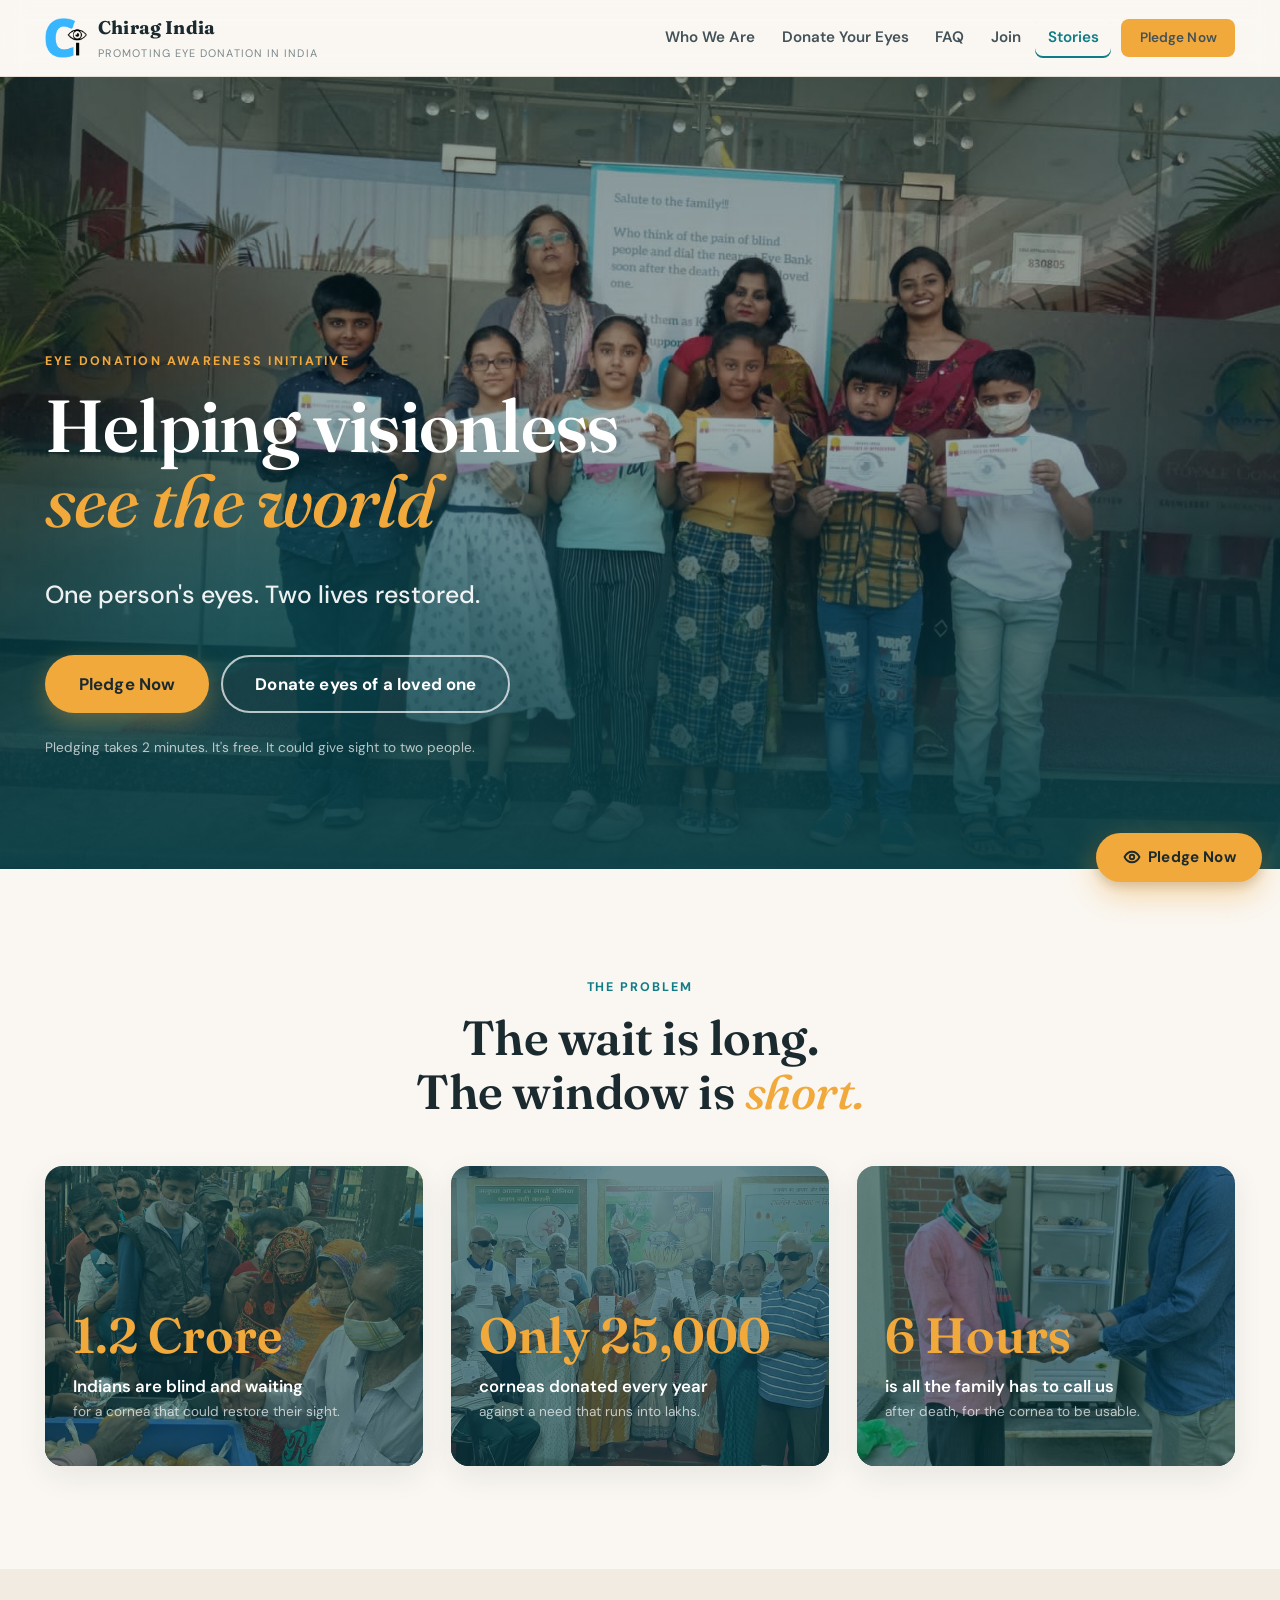
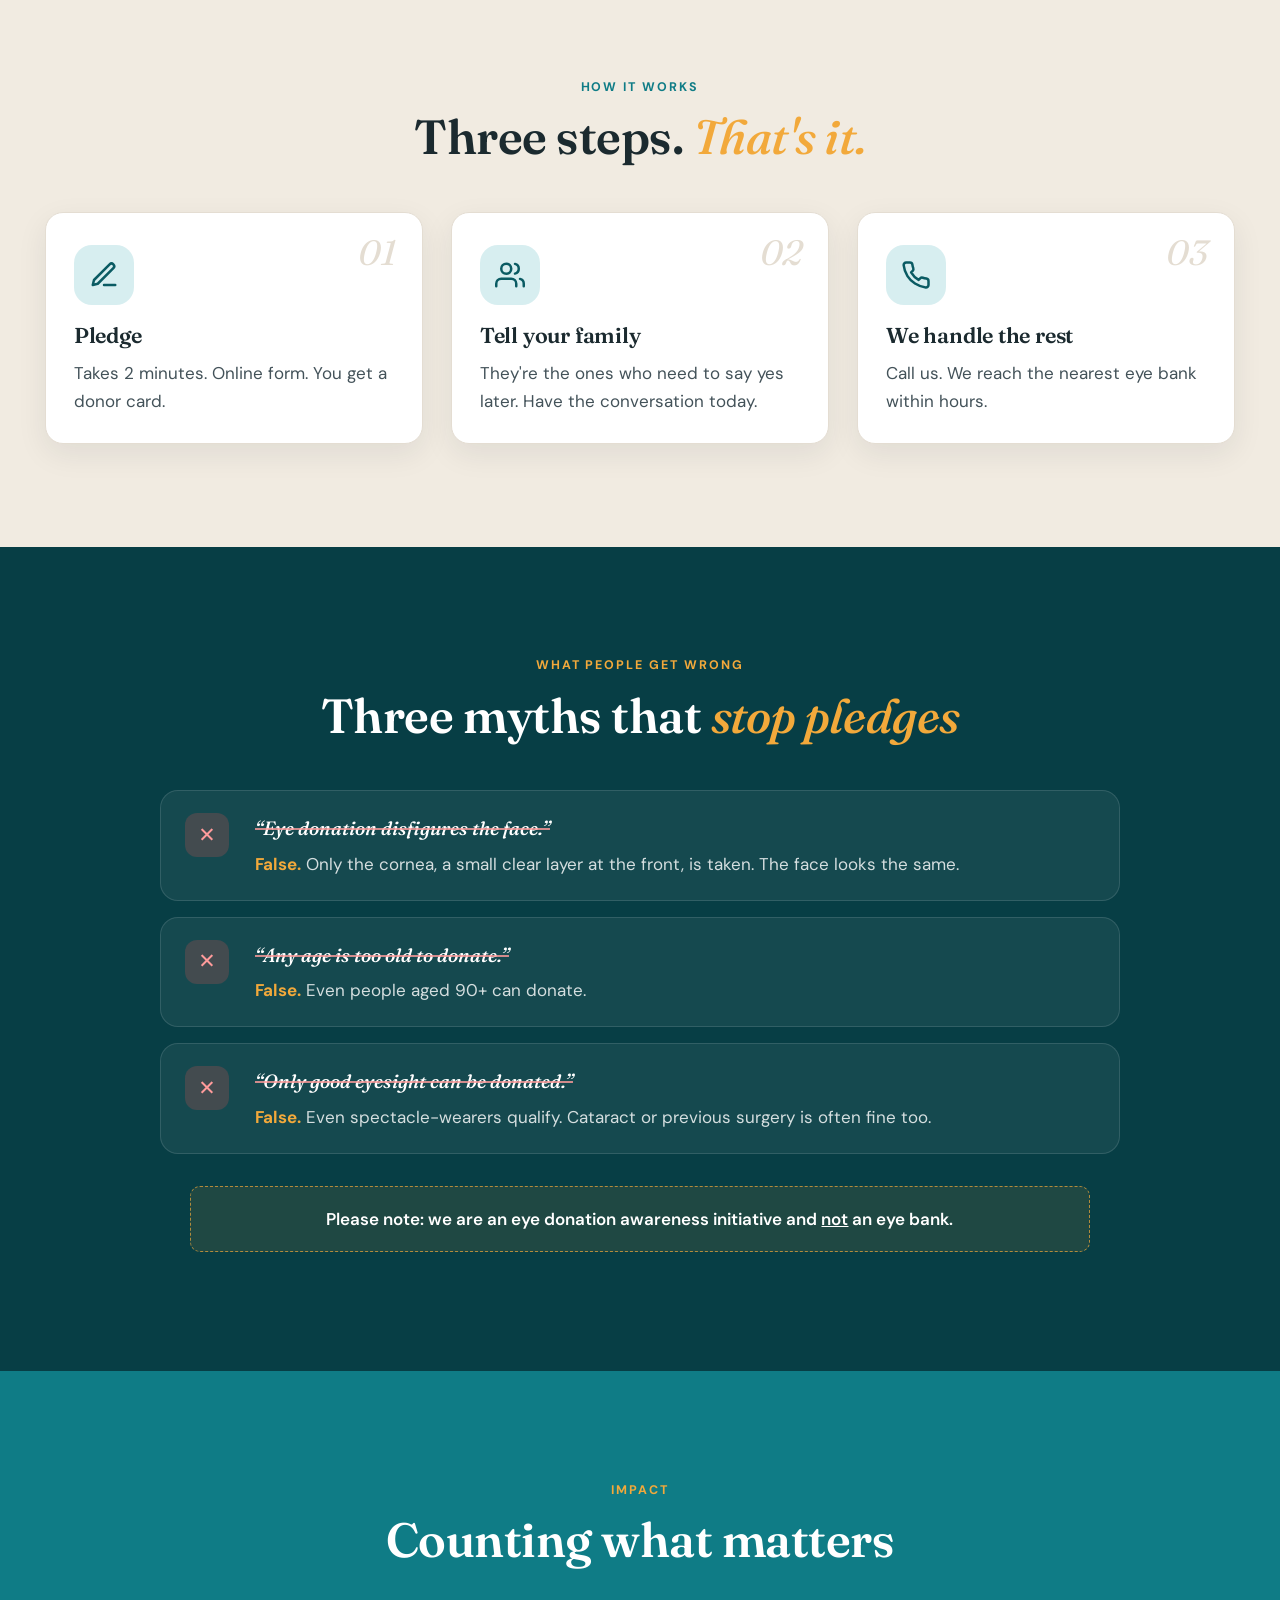
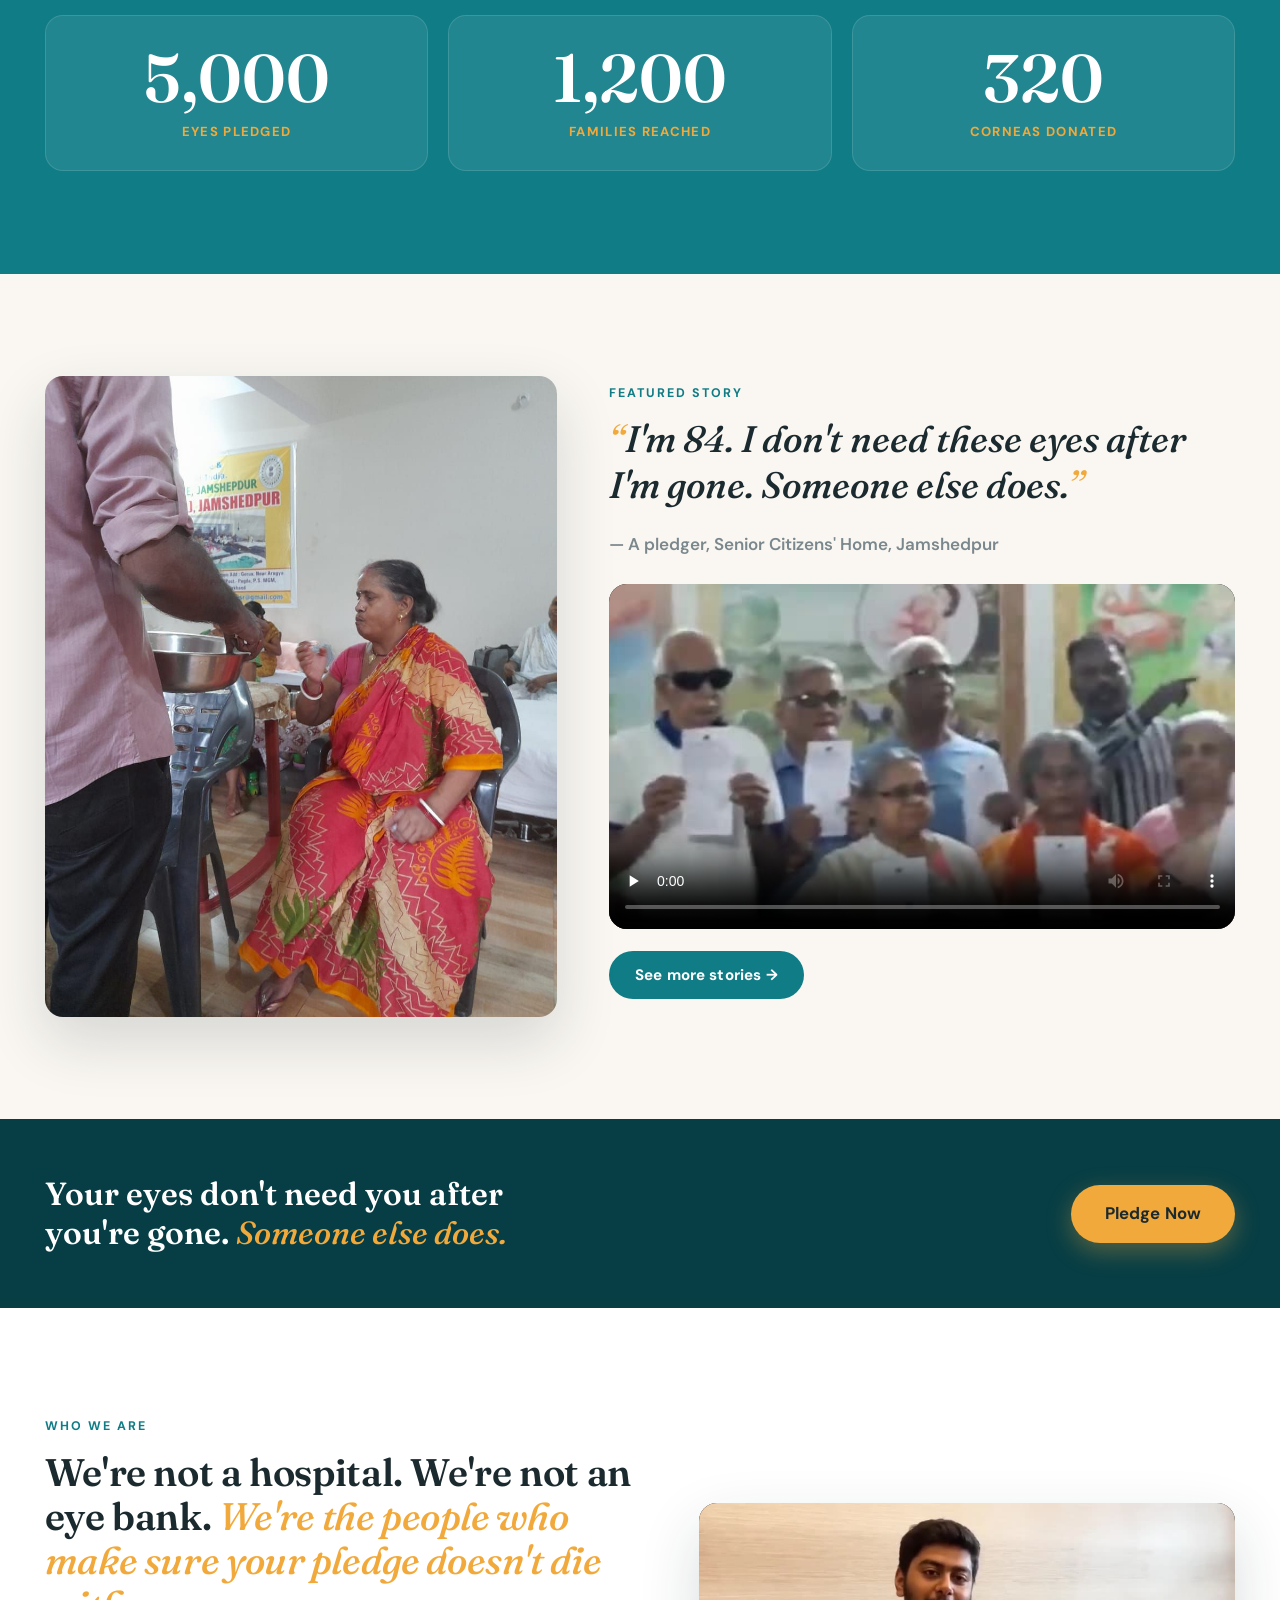
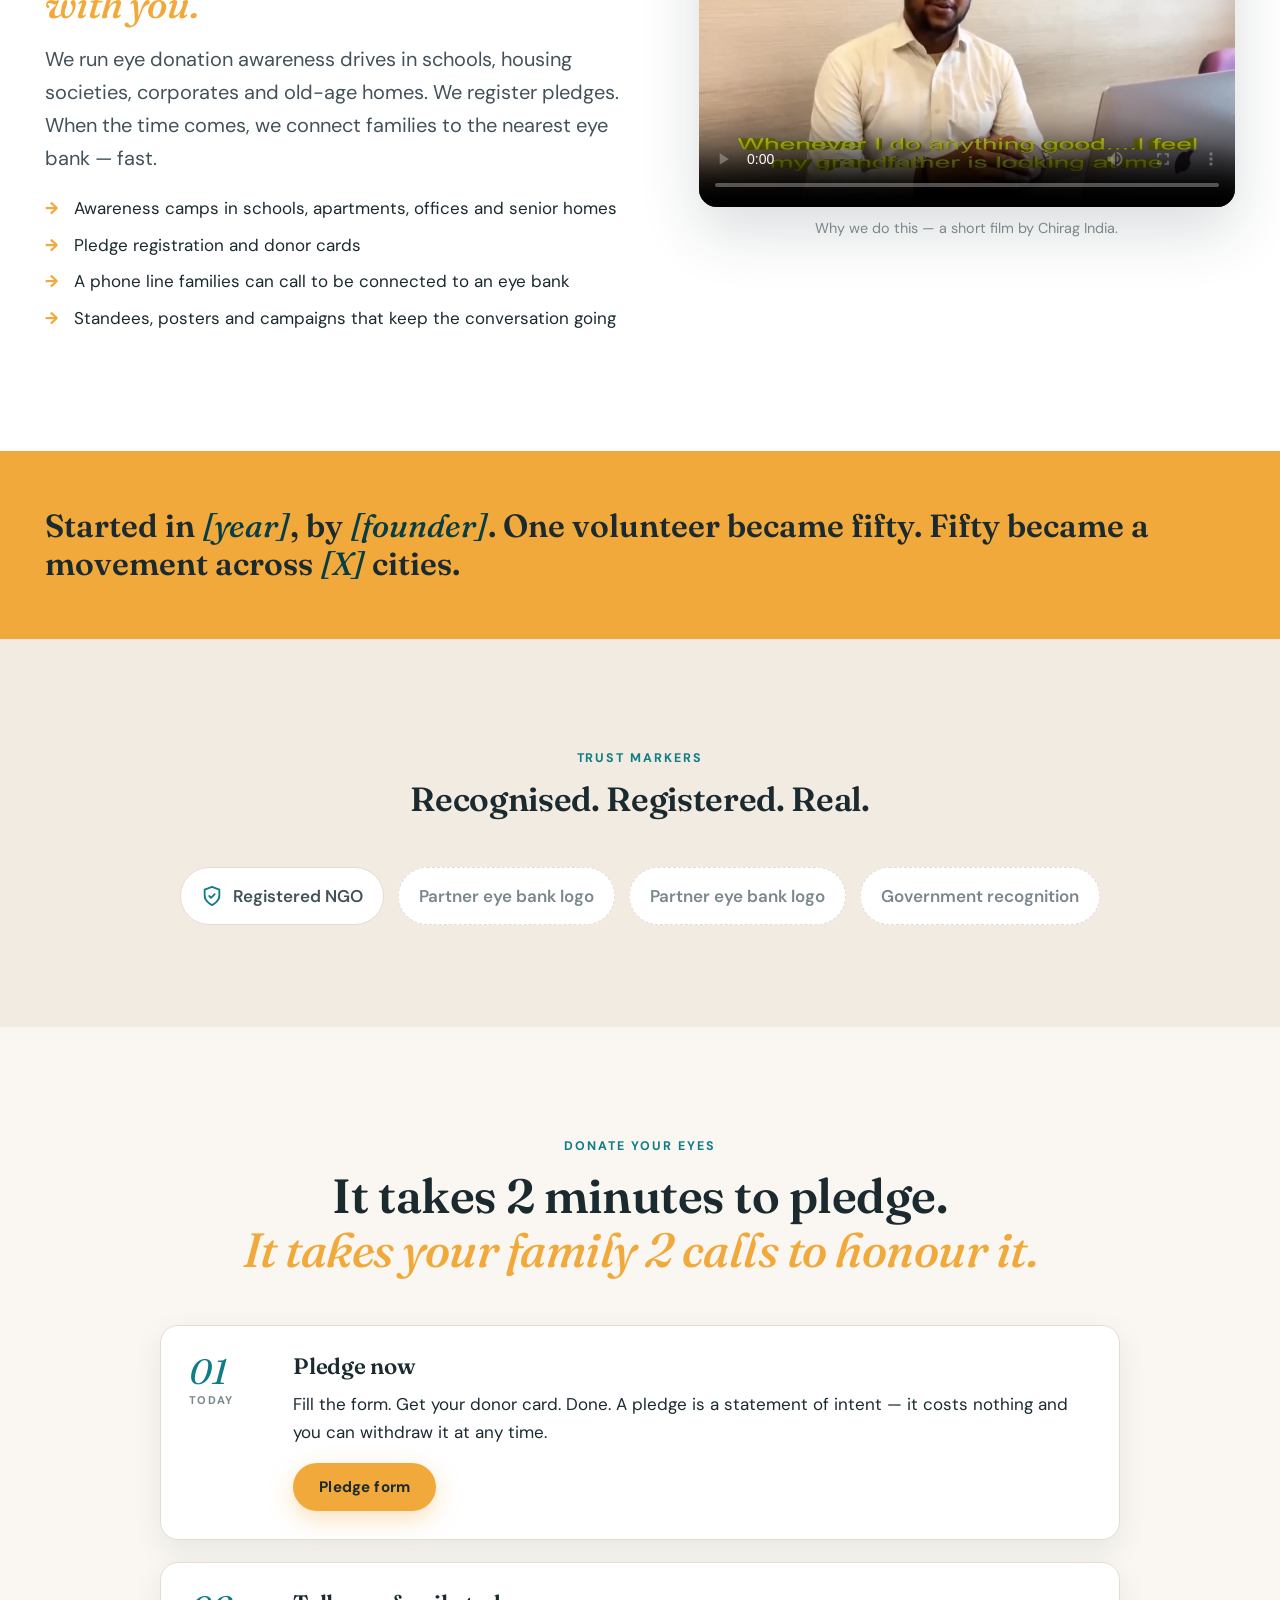
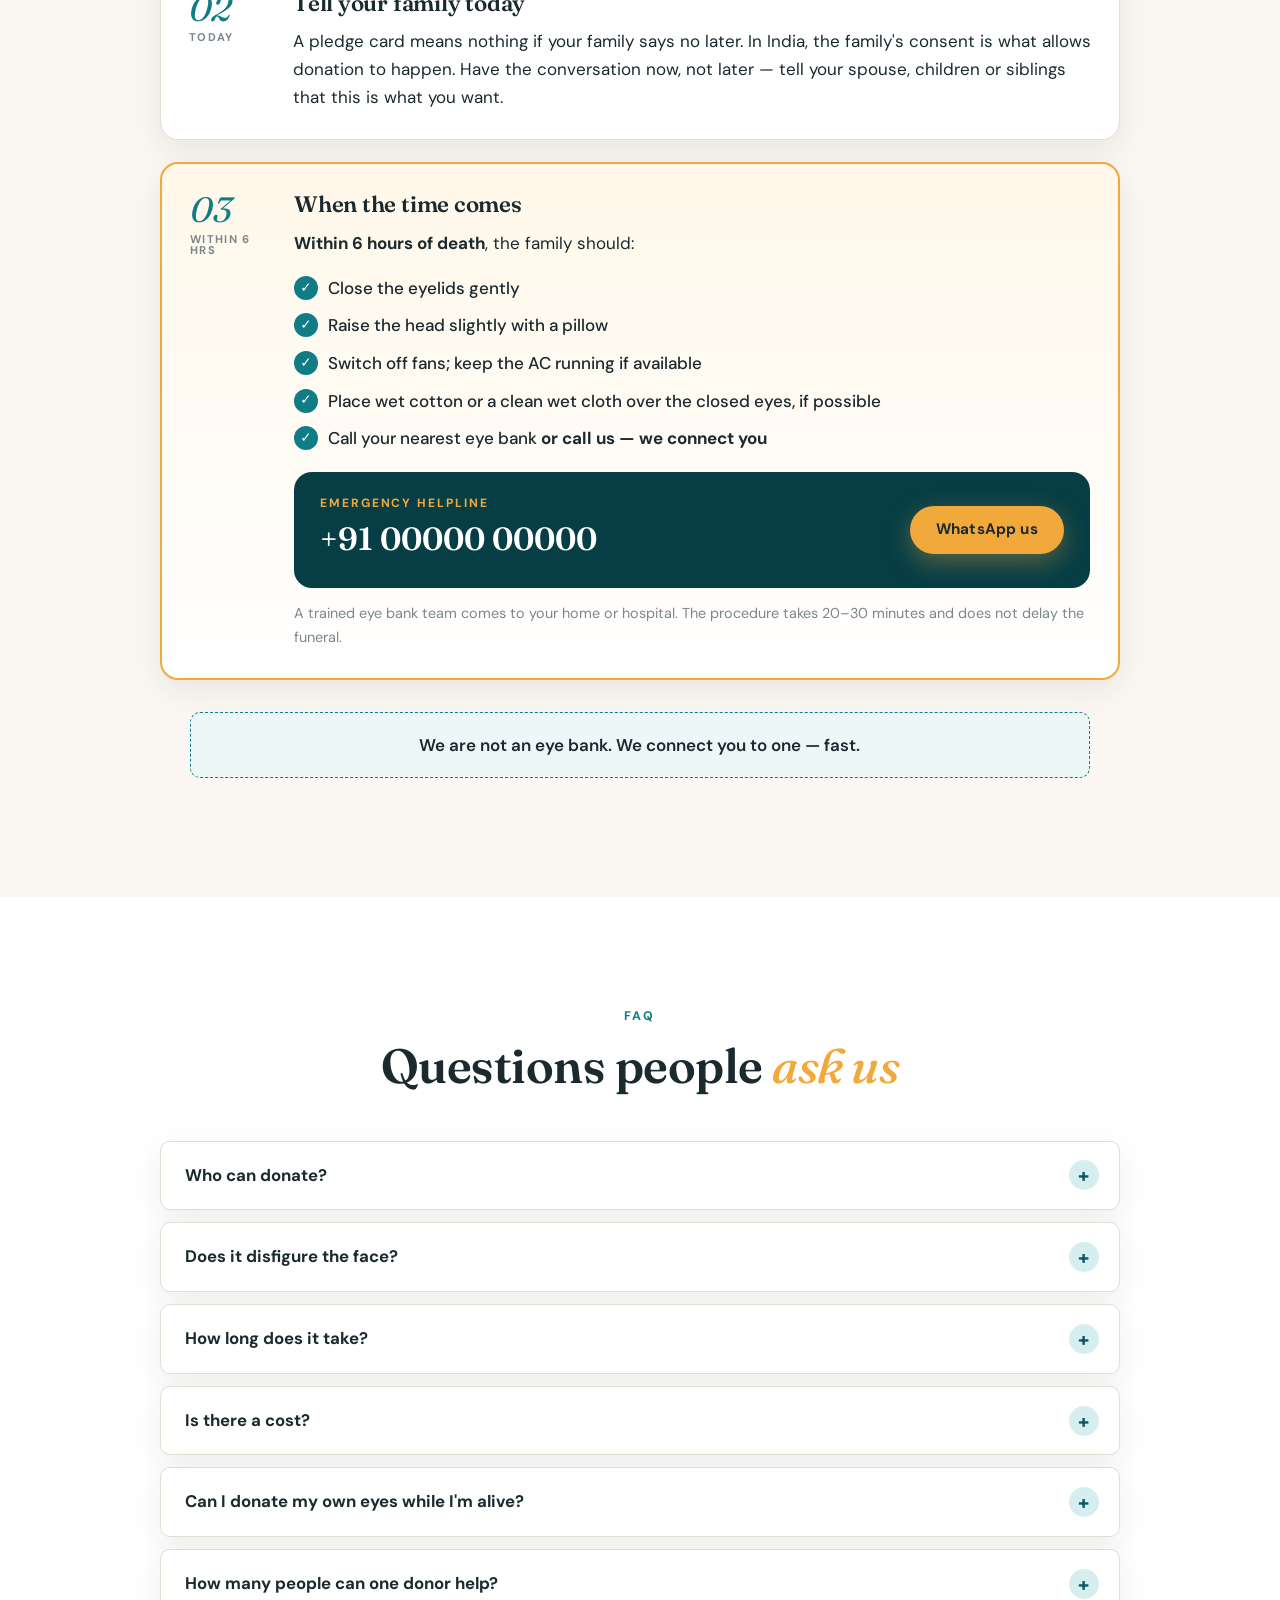
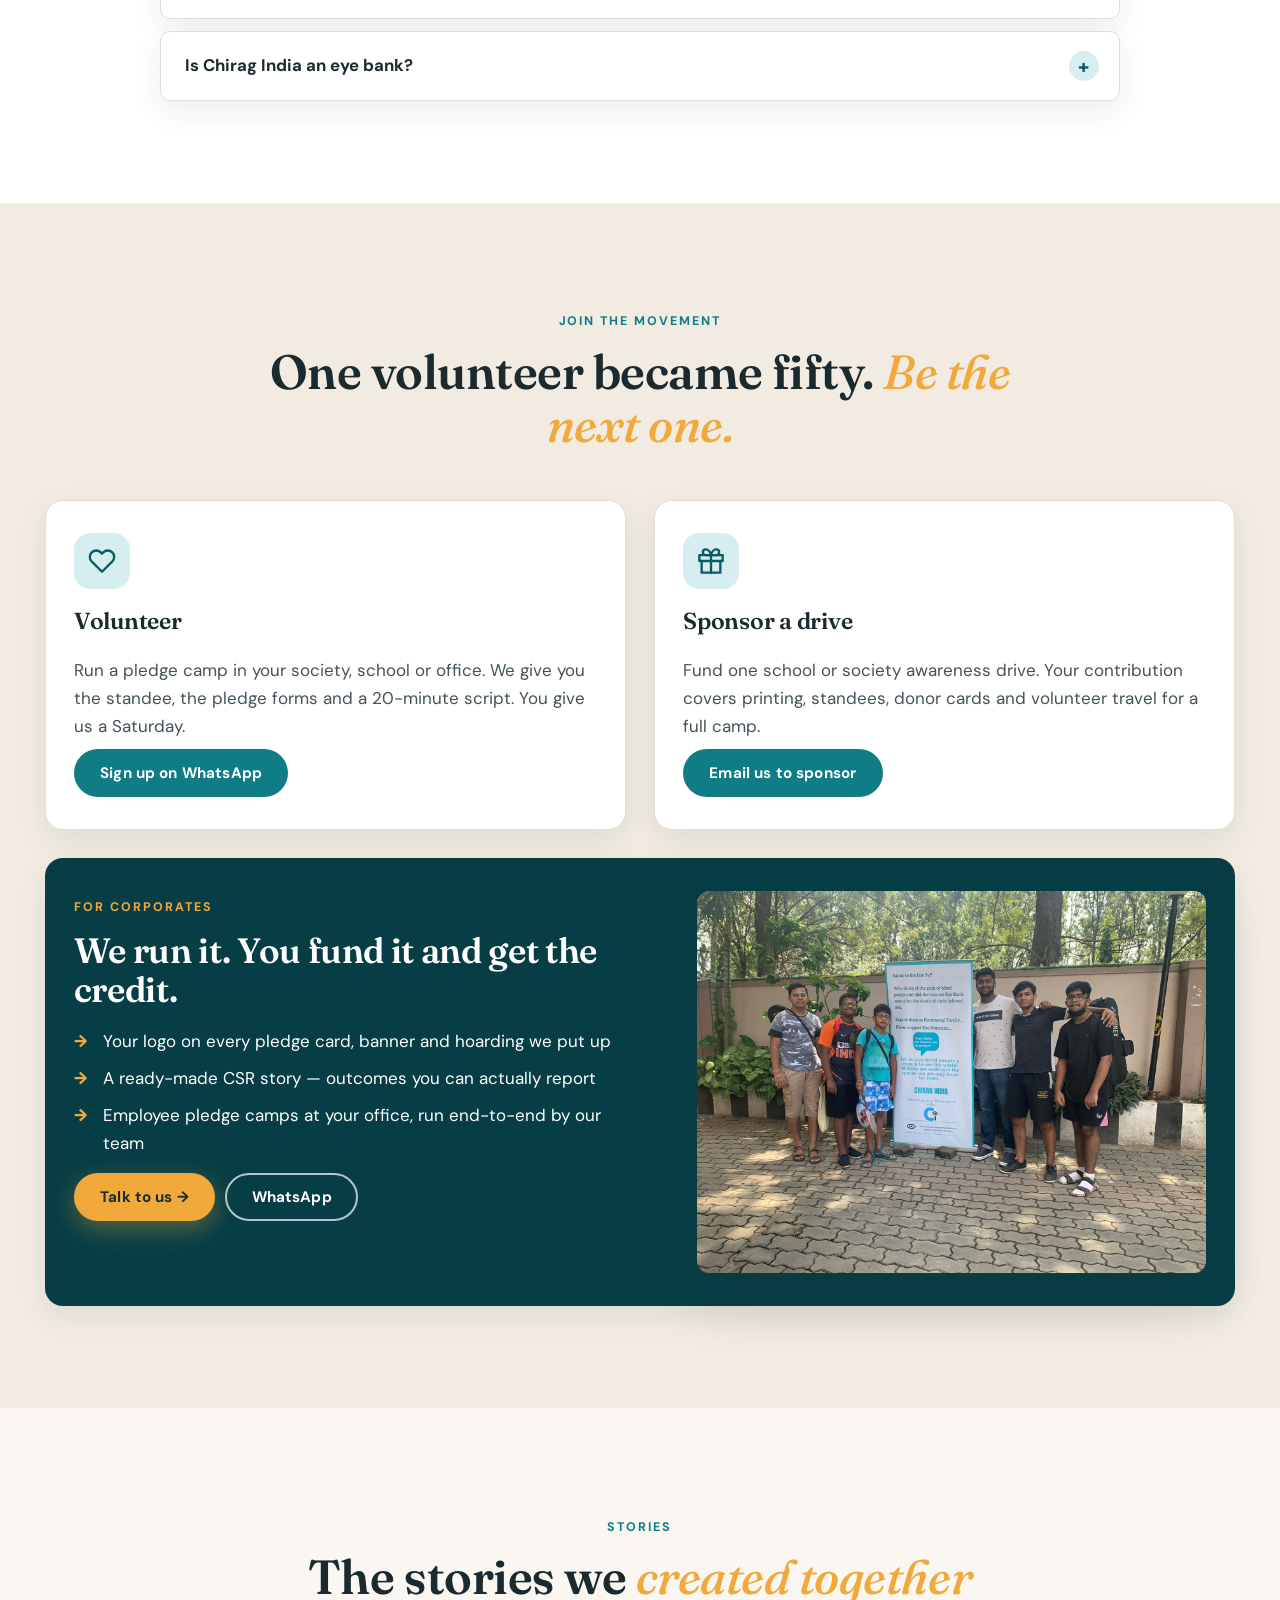
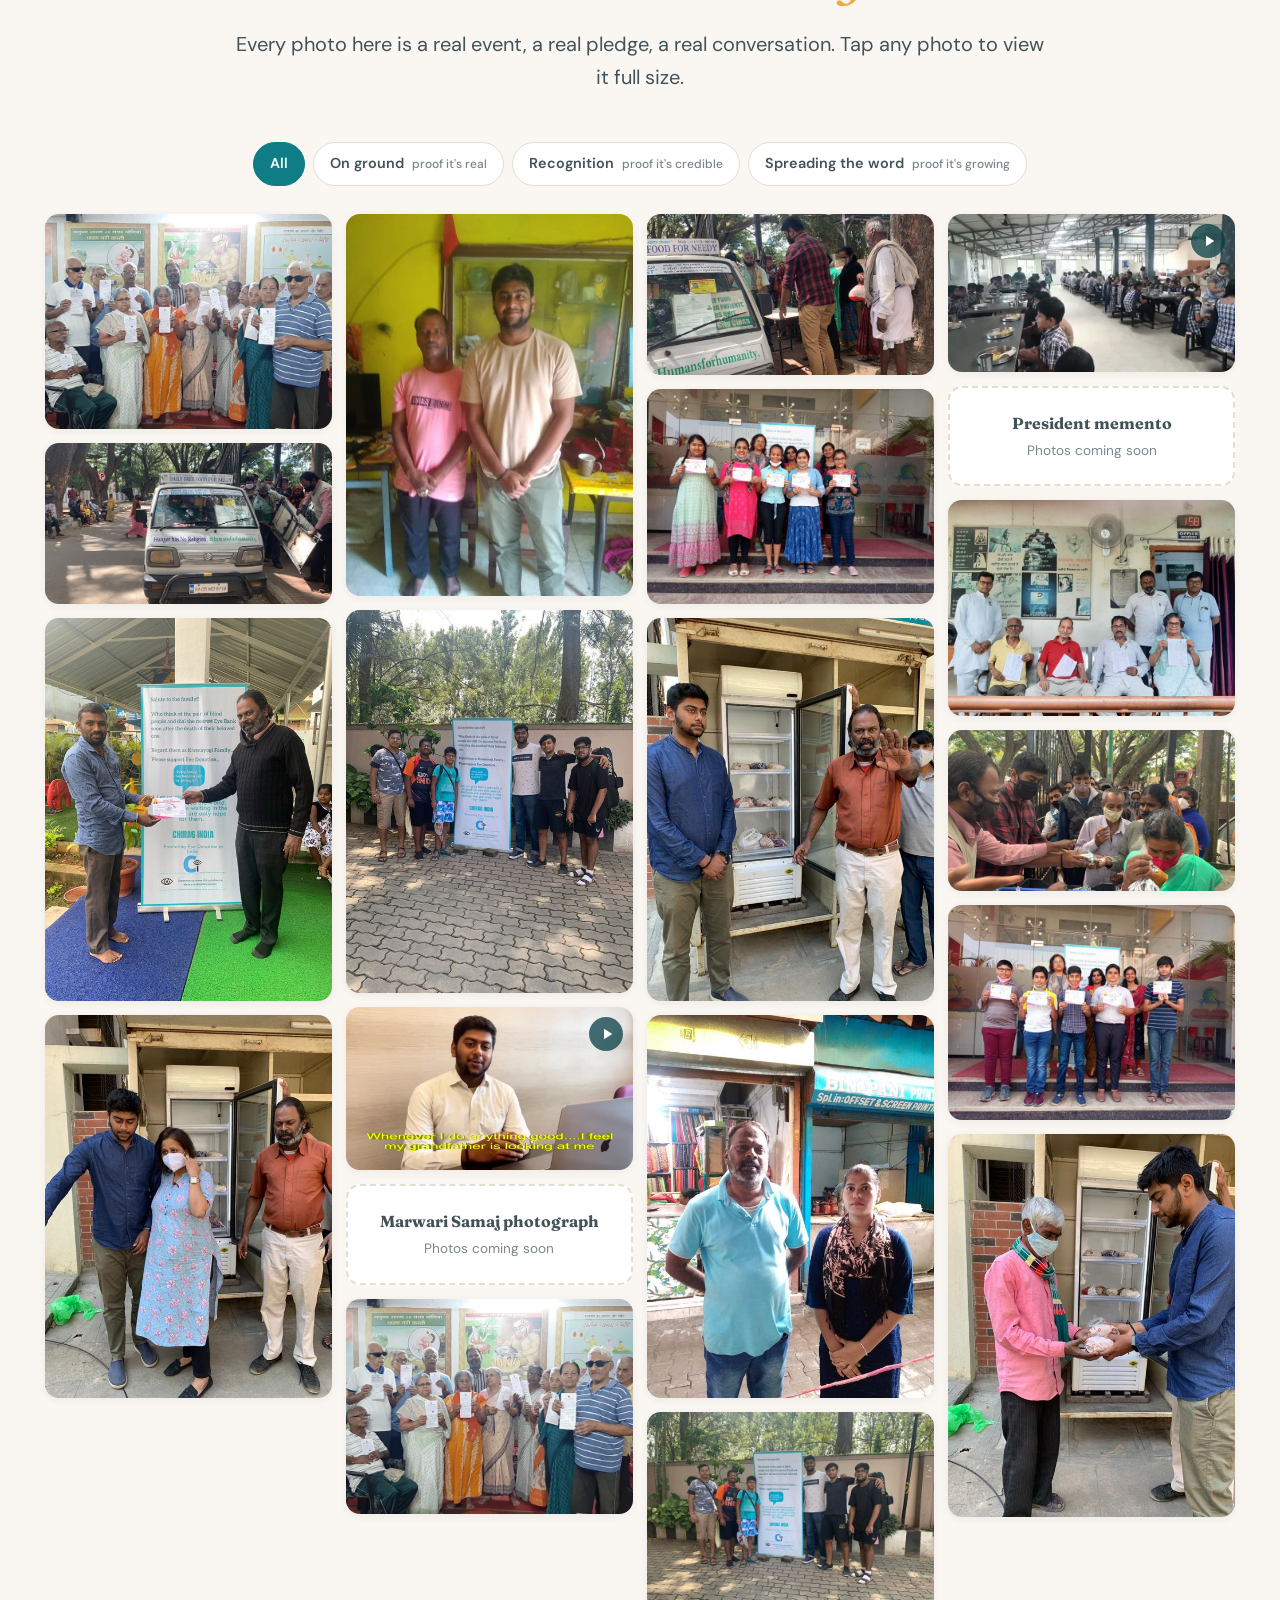
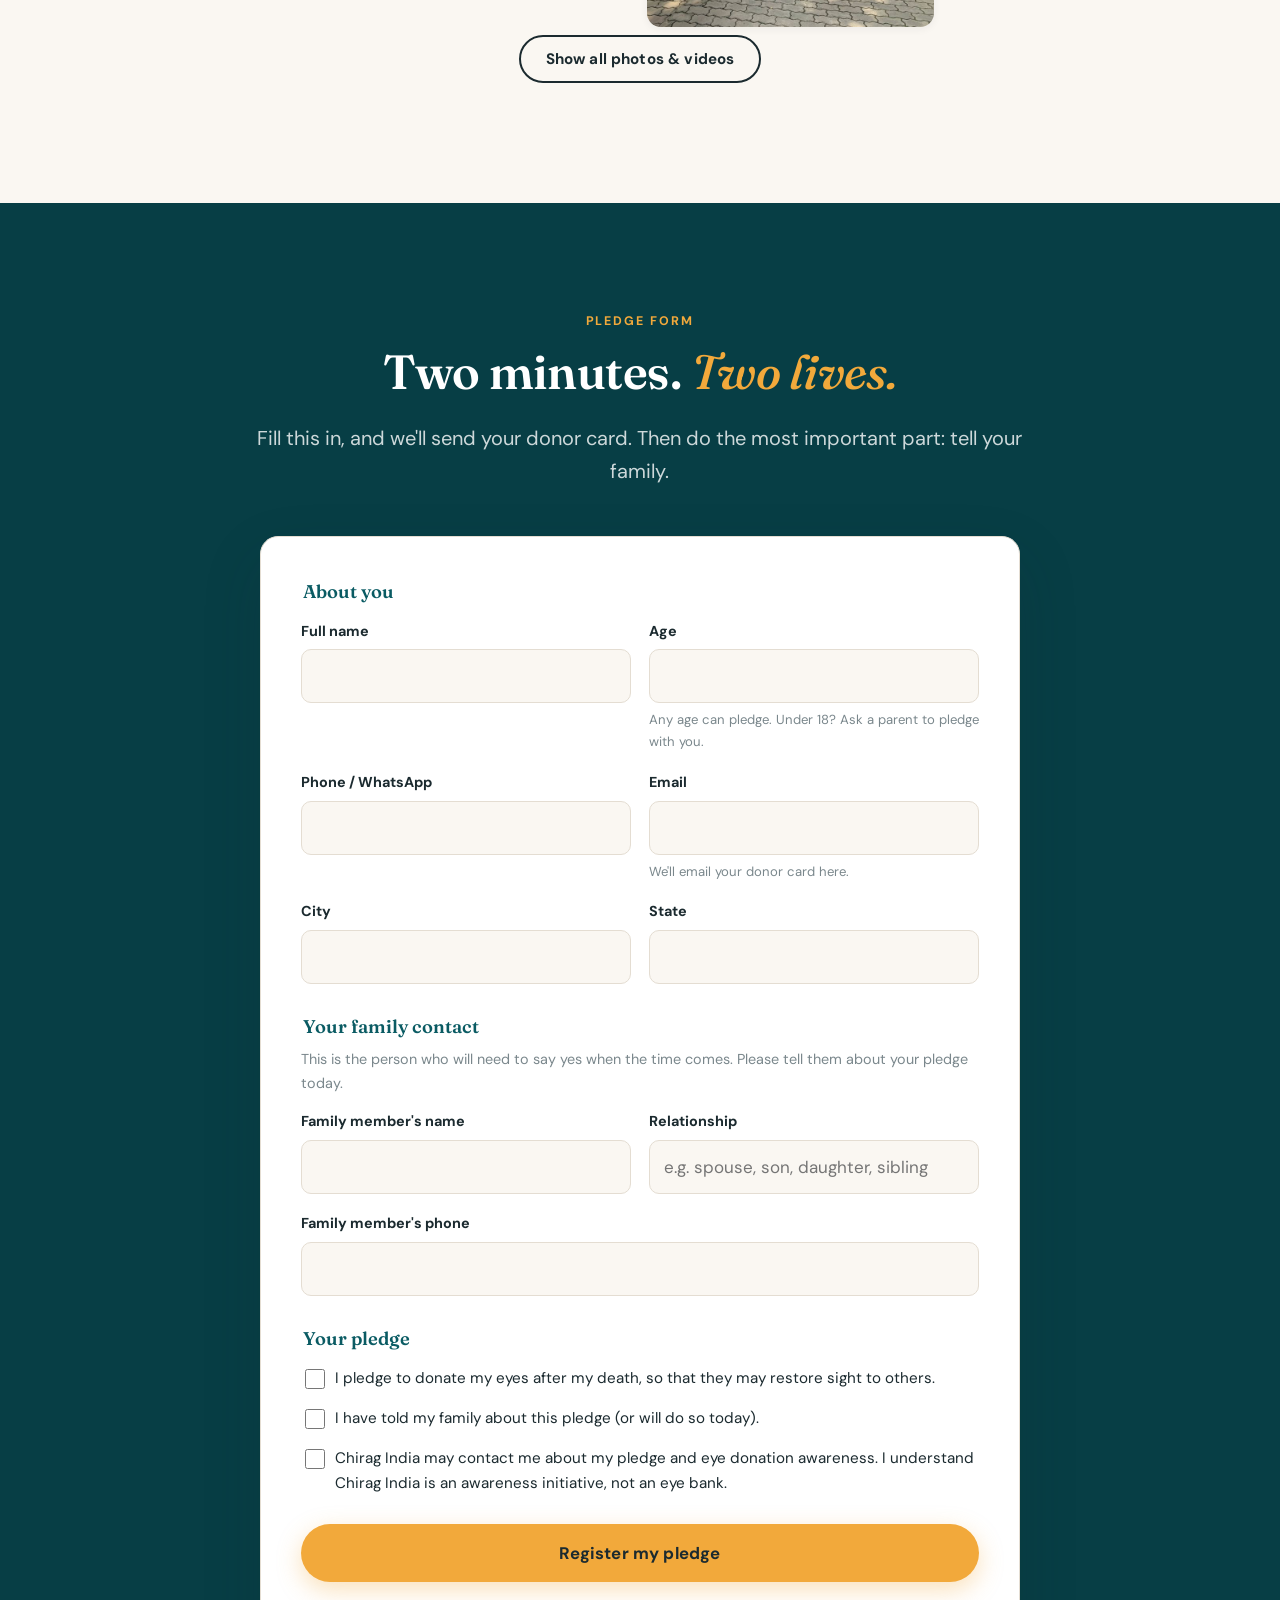
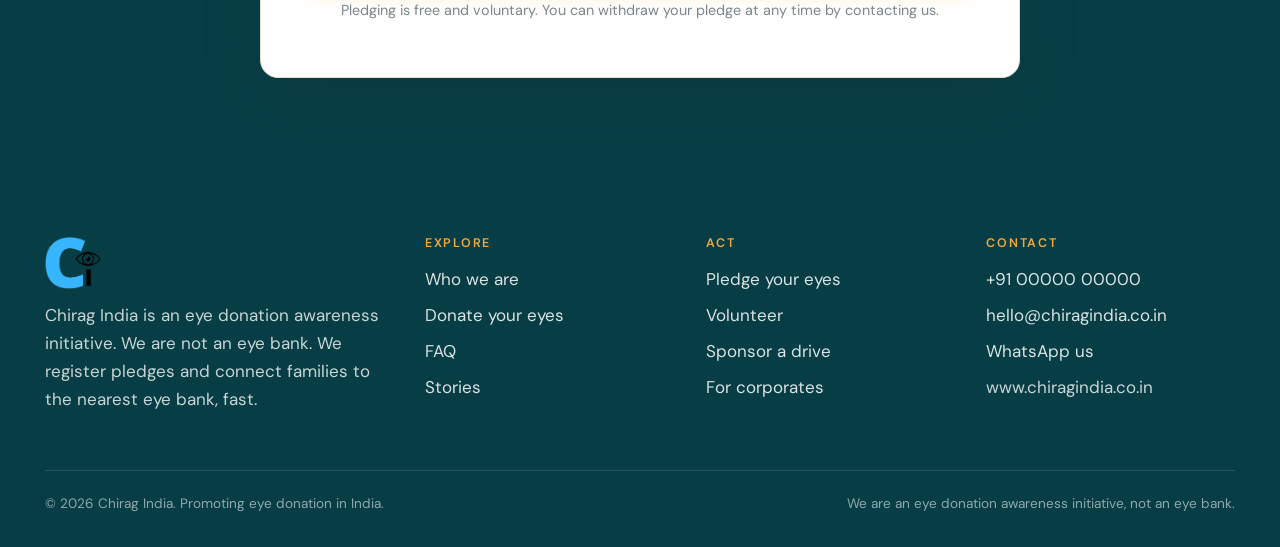
==== about.html @ 32107eb2 "Add Chirag India single-page website Static HTML/CSS/JS site for the Chirag India eye donation aware" ====
<!DOCTYPE html>
<html lang="en"><head><meta charset="utf-8"><title>Chirag India</title>
<meta http-equiv="refresh" content="0; url=index.html#about">
<script>location.replace("index.html#about");</script></head>
<body><p>Redirecting… <a href="index.html#about">Continue</a></p></body></html>
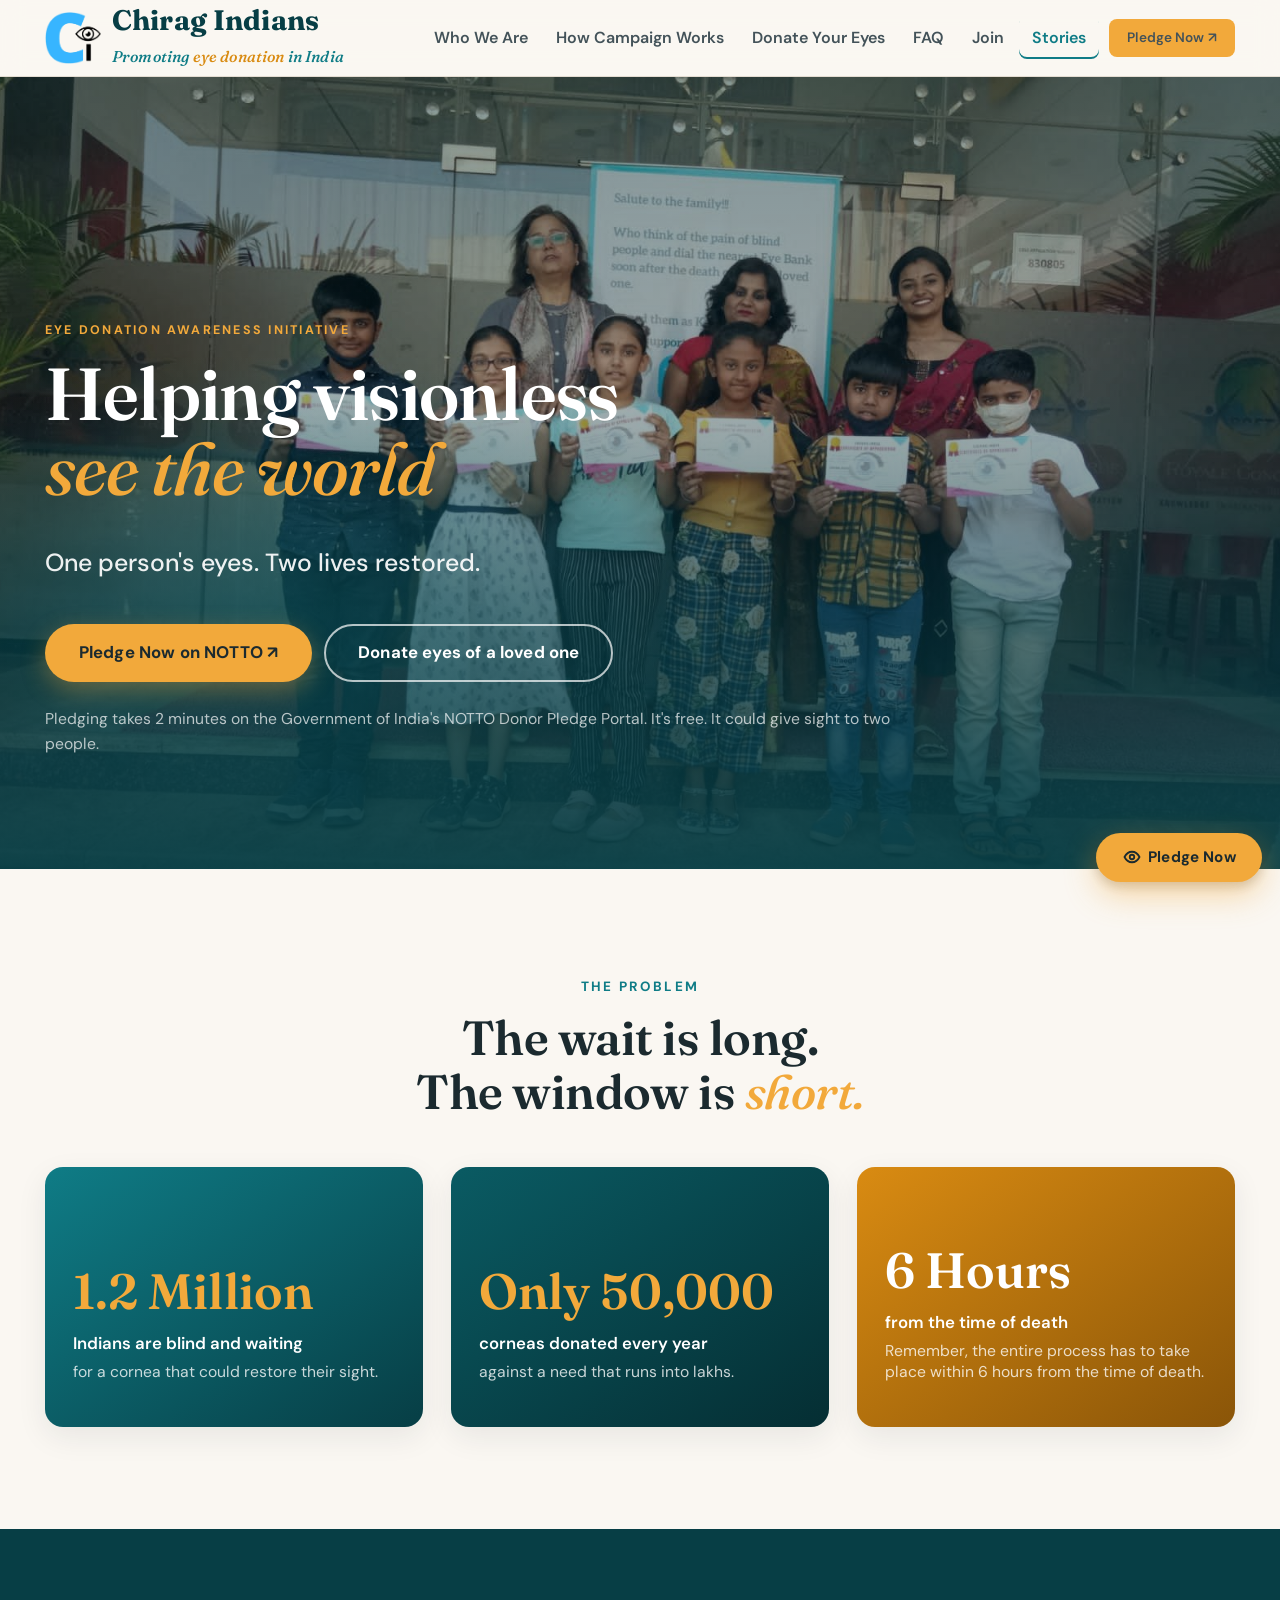
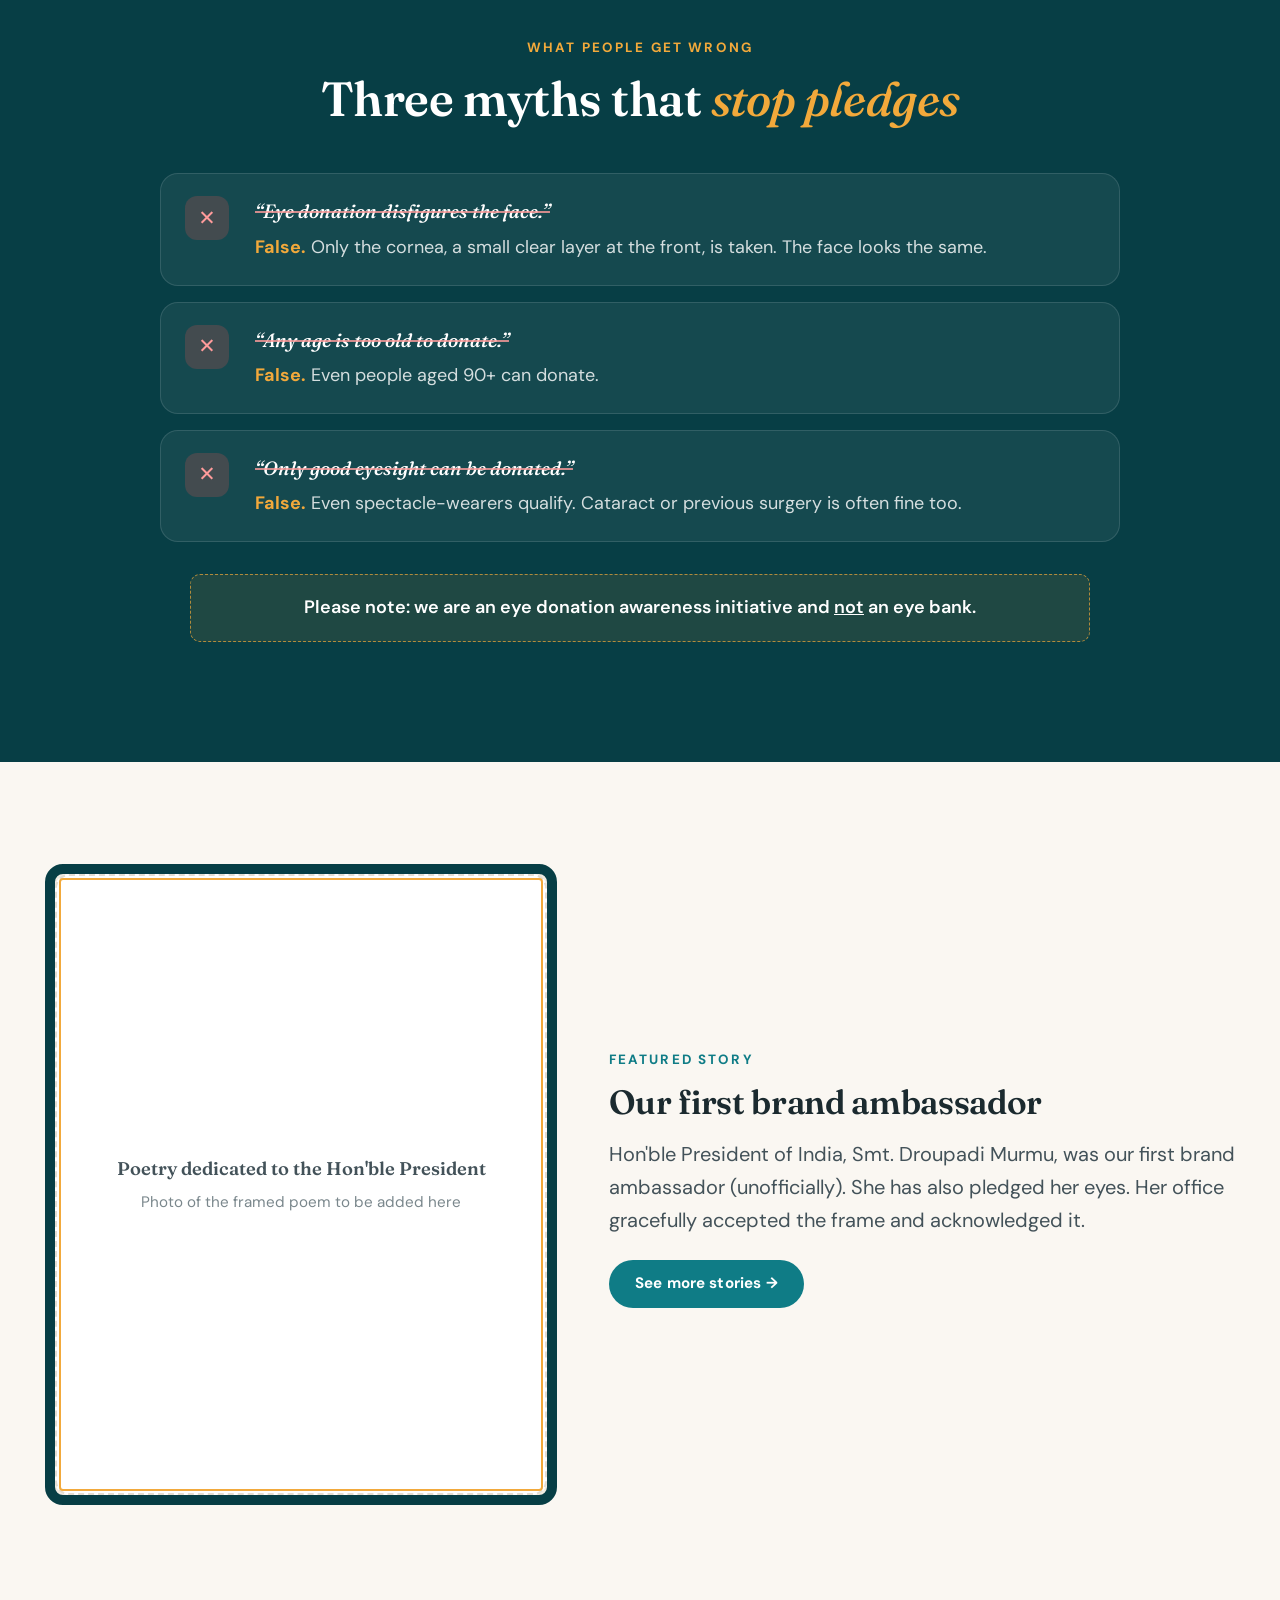
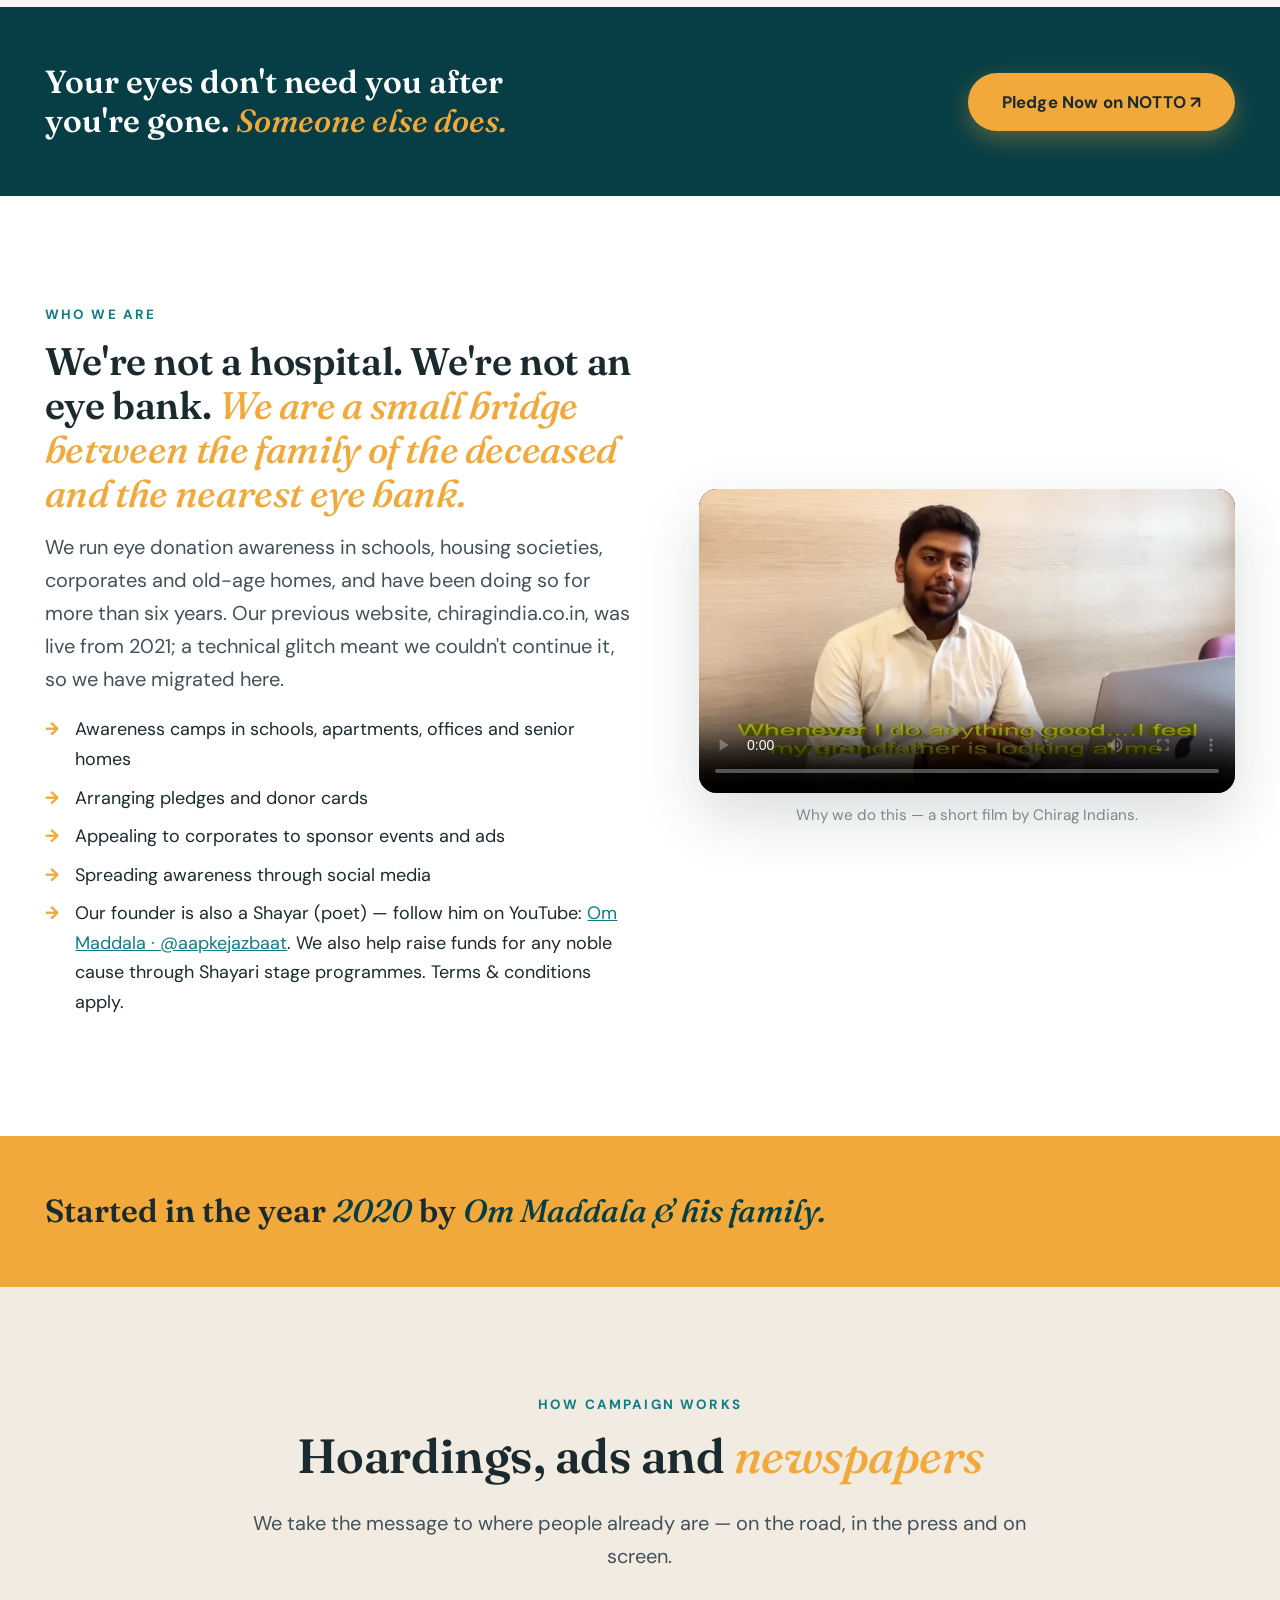
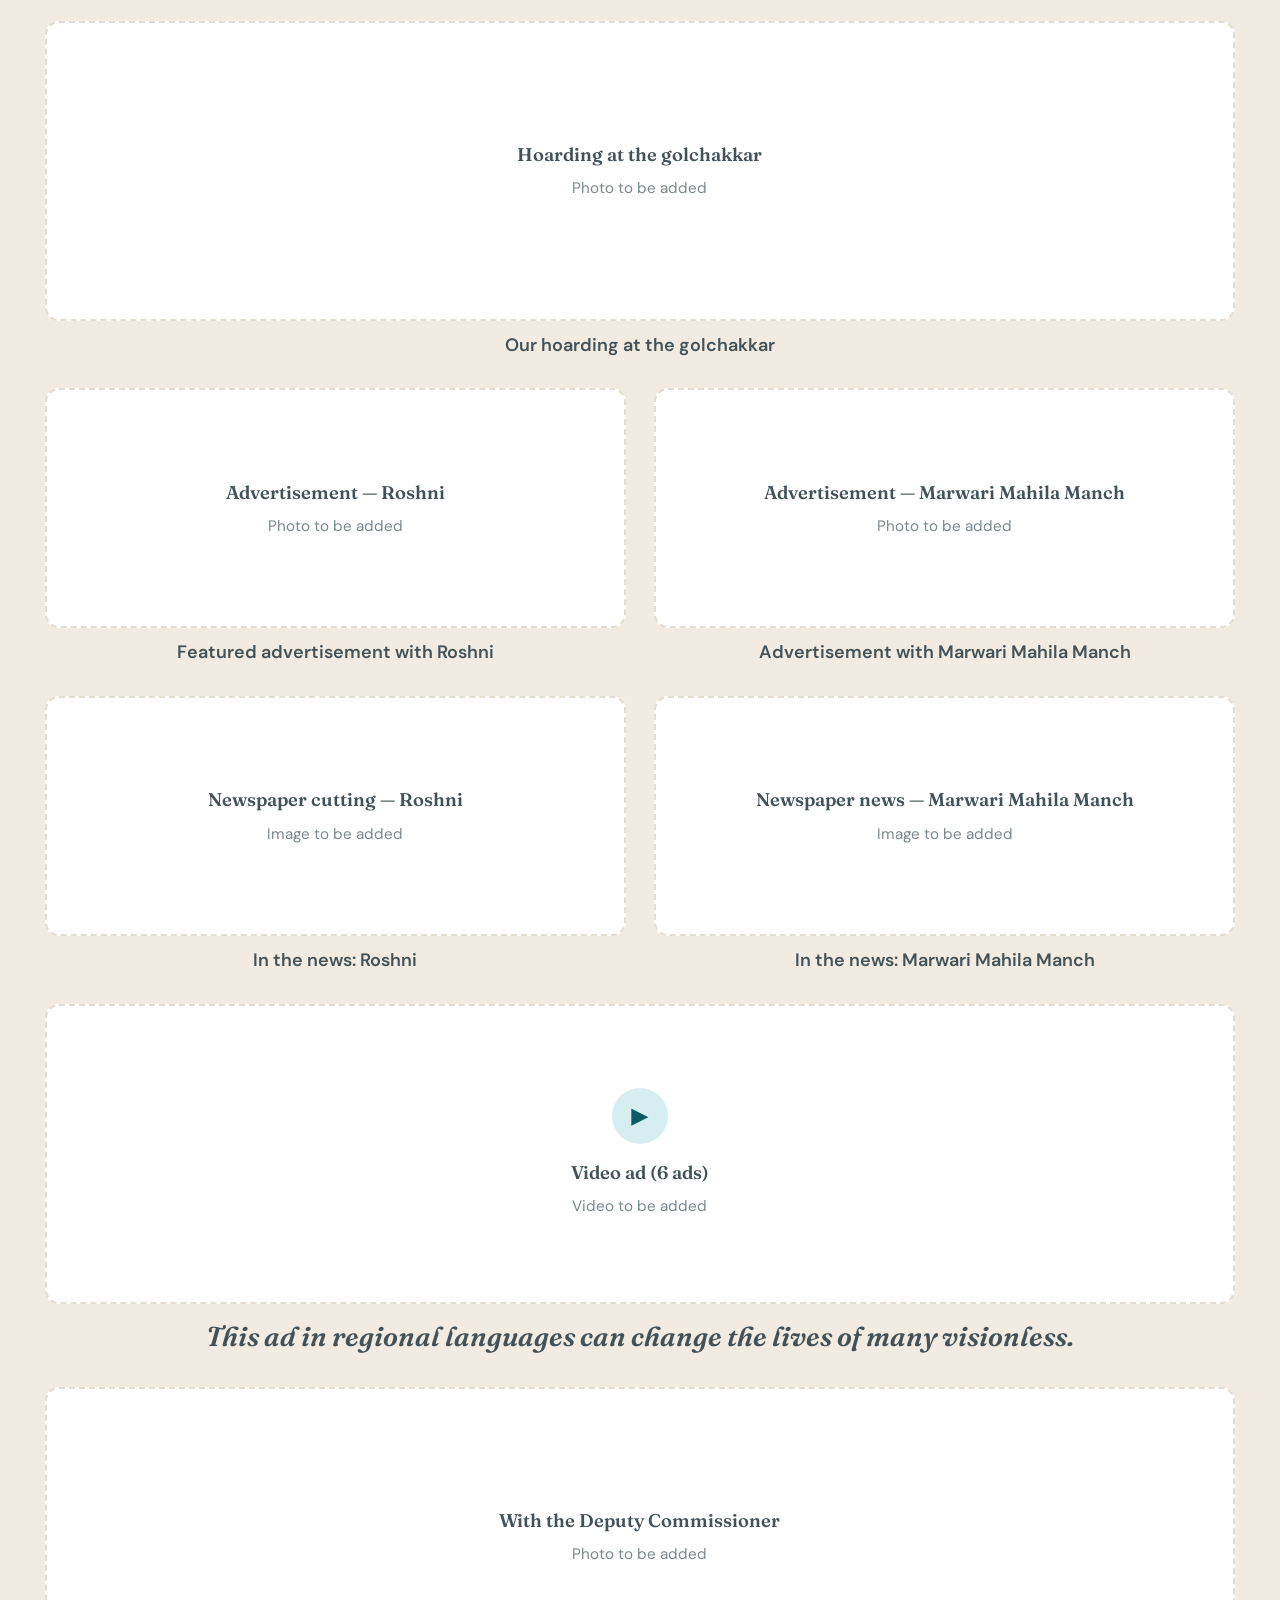
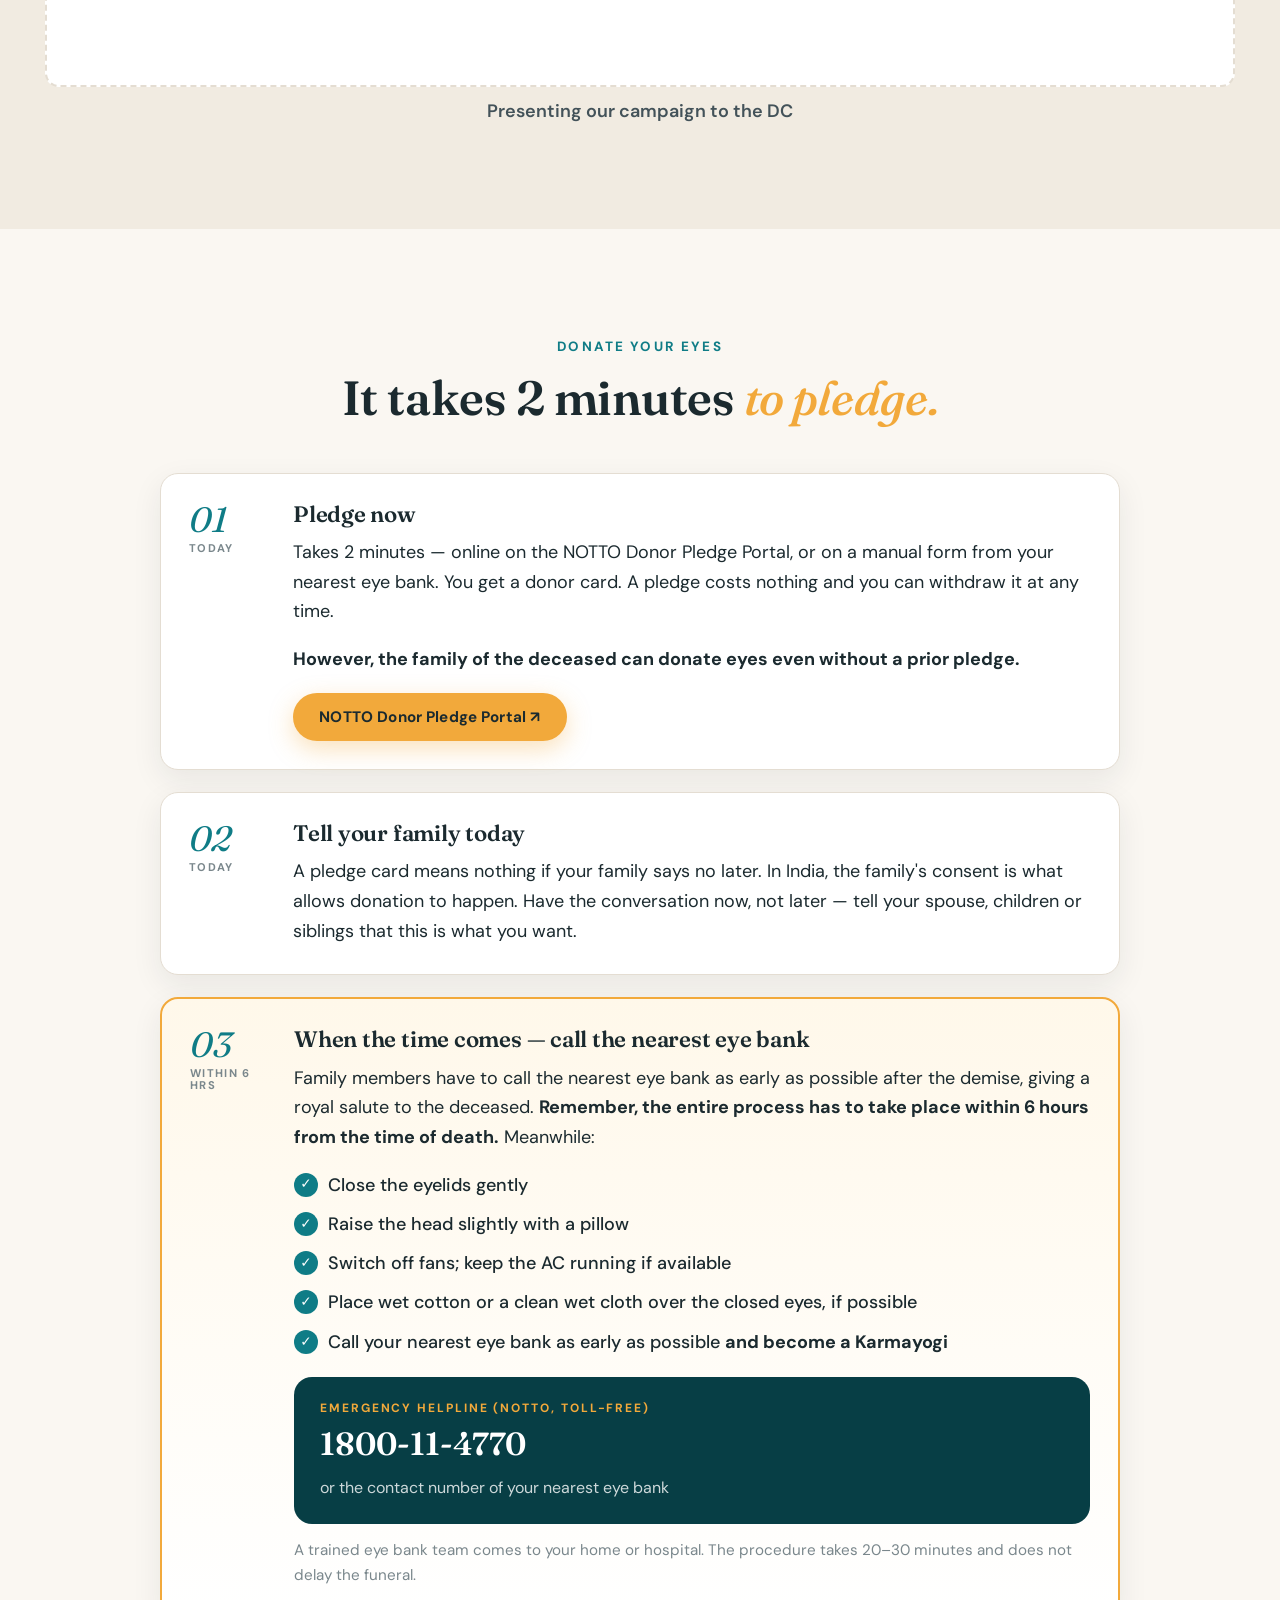
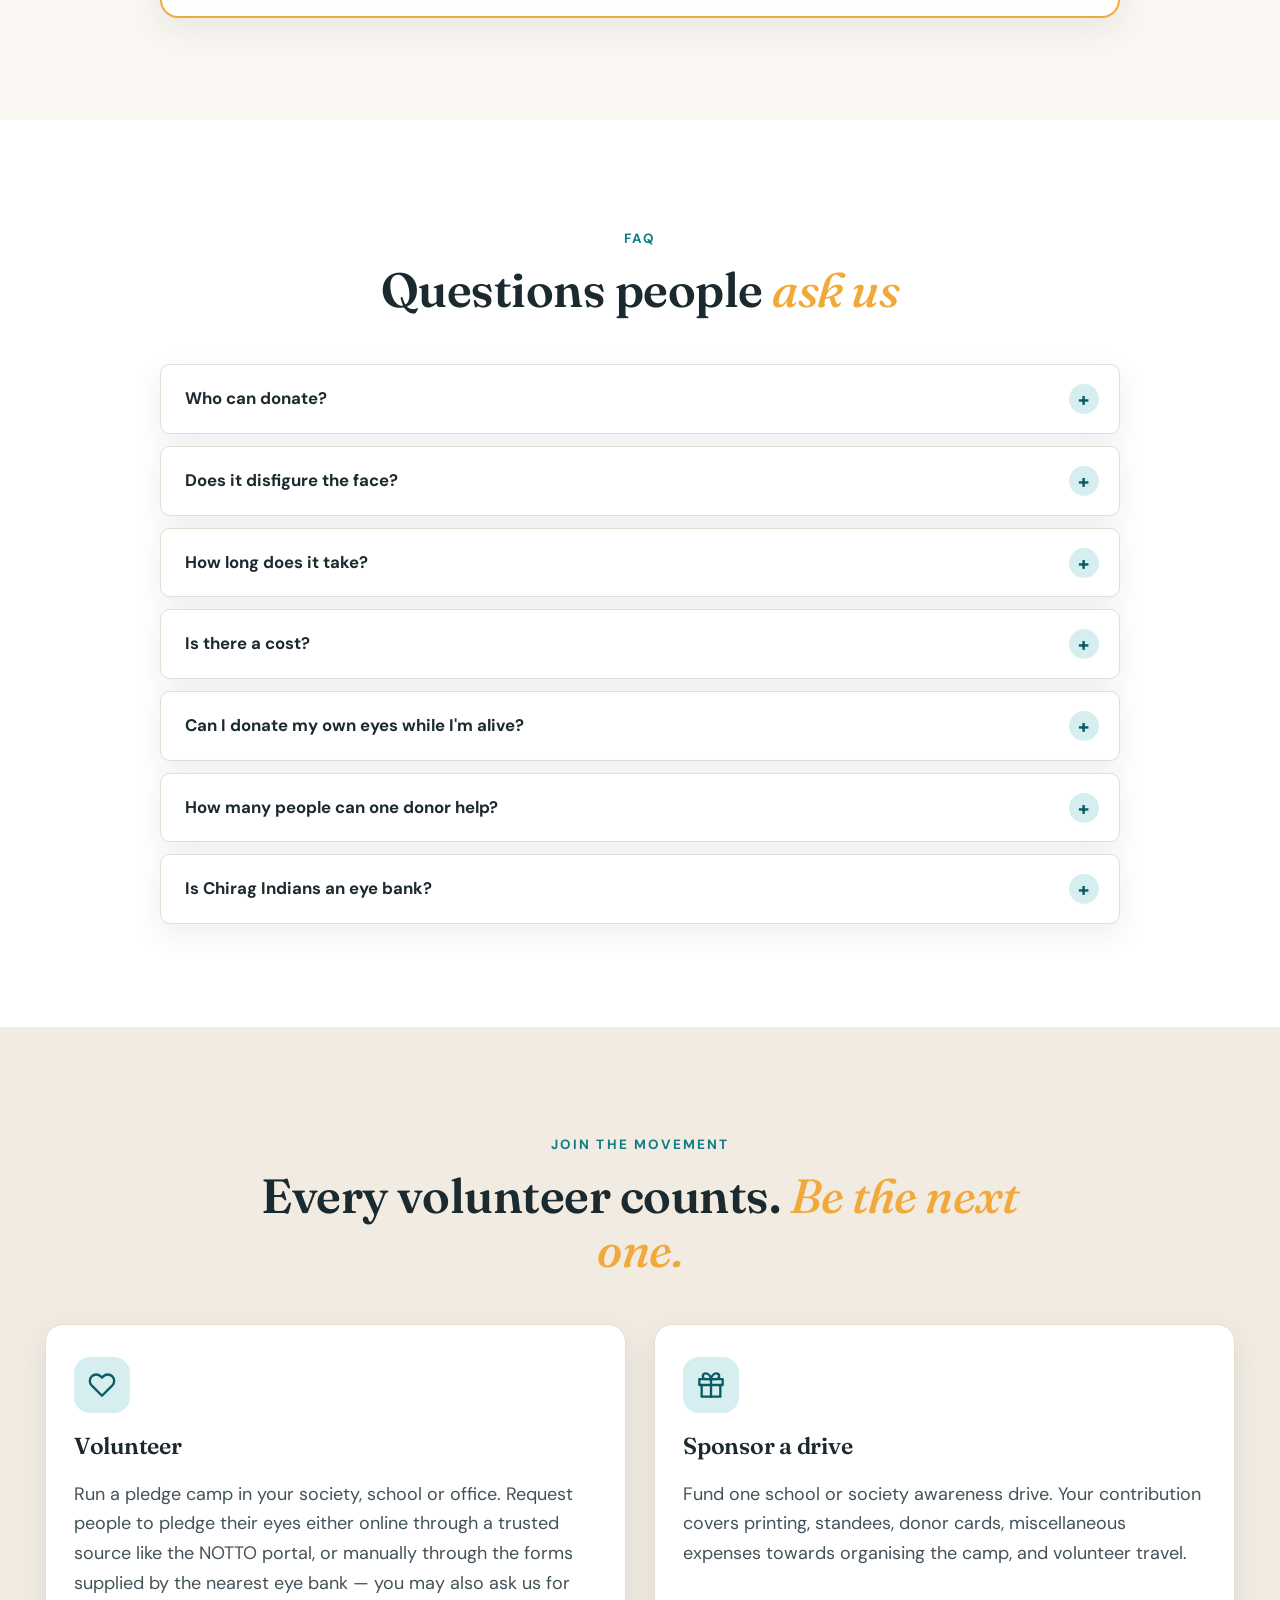
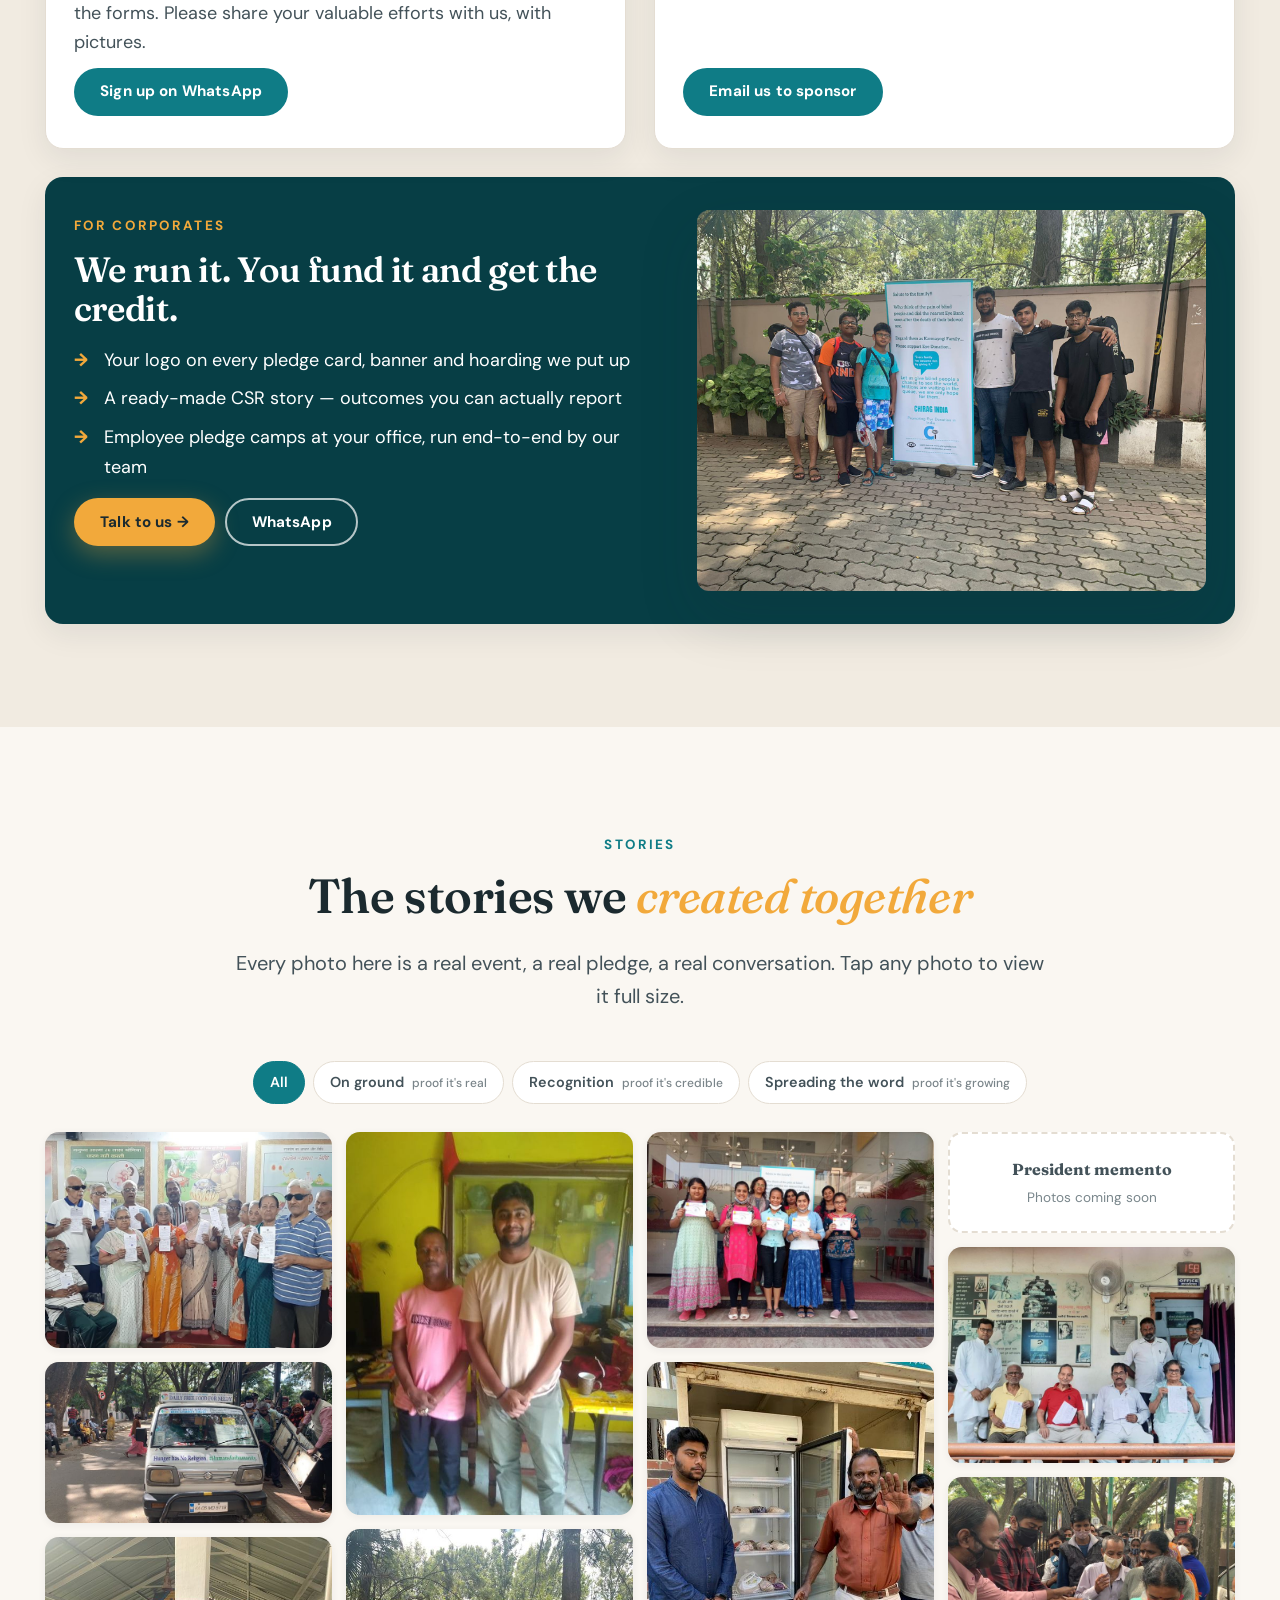
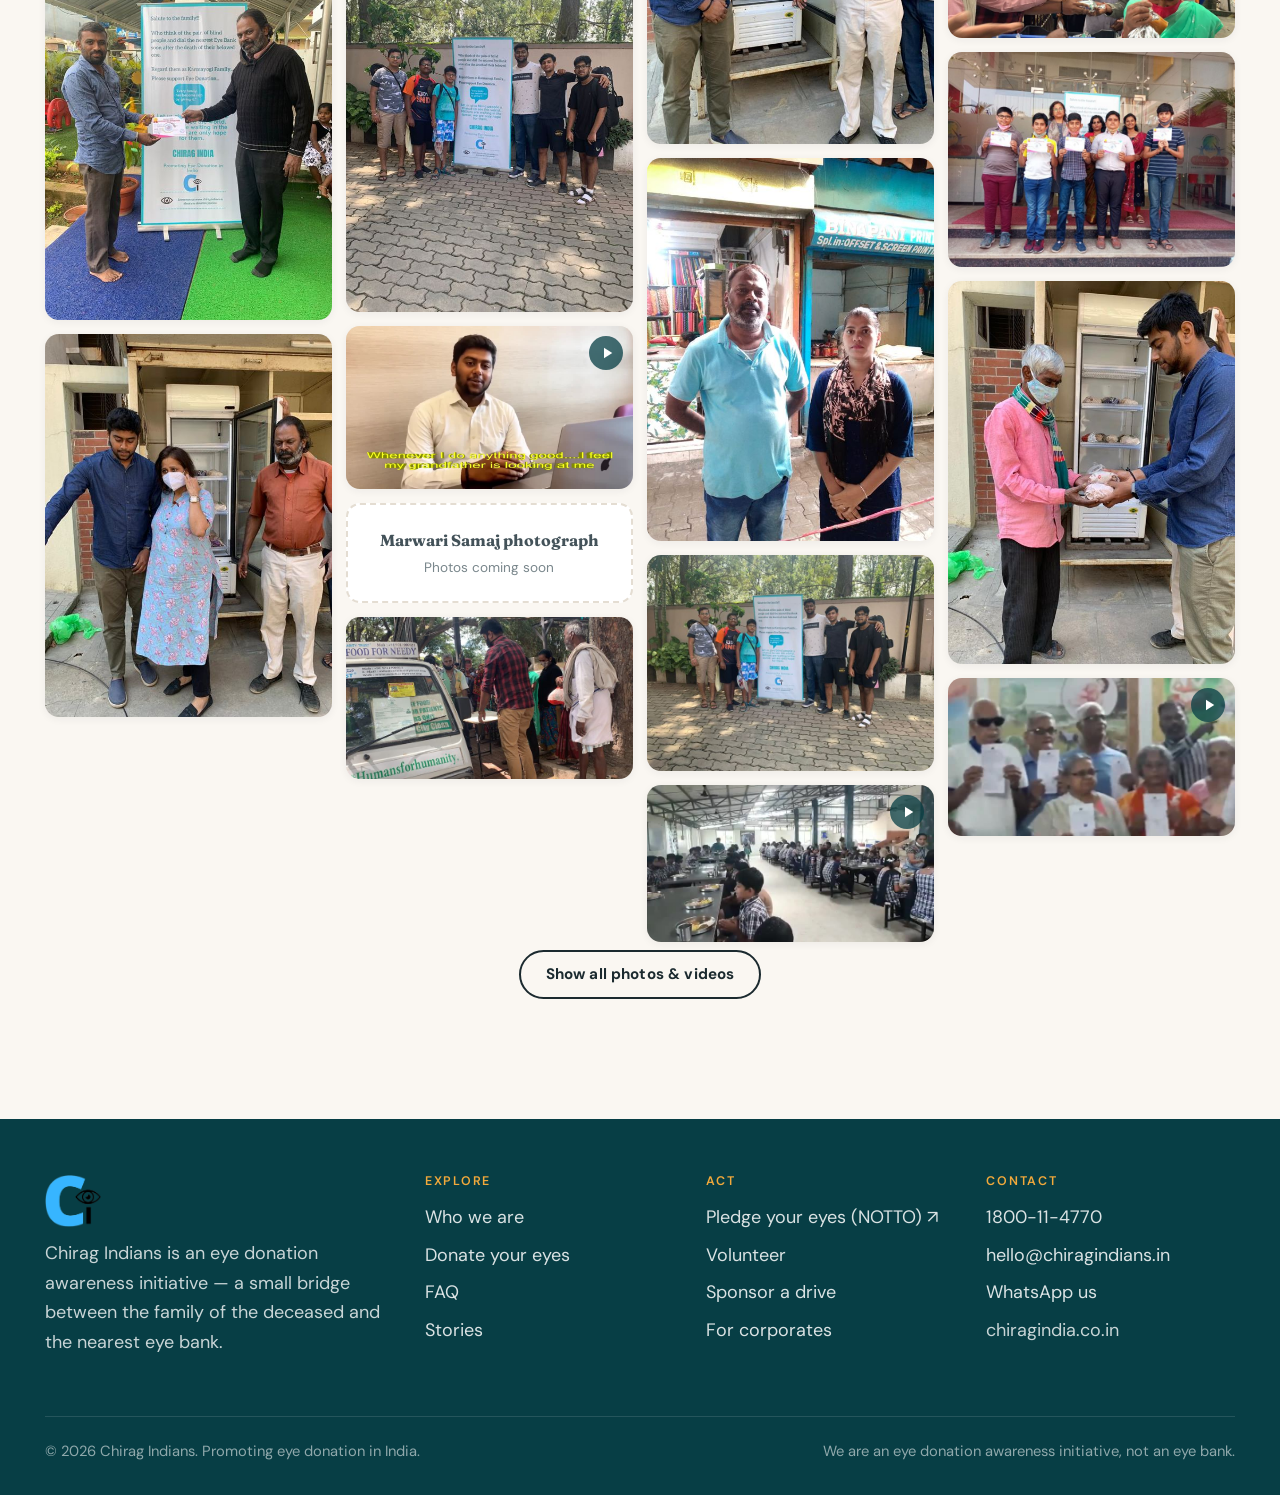
==== commit 8b612001: "Apply client corrections: rename to Chirag Indians, NOTTO pledge links, new copy - Rename Chirag Ind" ====
--- a/about.html
+++ b/about.html
@@ -1,5 +1,5 @@
 <!DOCTYPE html>
-<html lang="en"><head><meta charset="utf-8"><title>Chirag India</title>
+<html lang="en"><head><meta charset="utf-8"><title>Chirag Indians</title>
 <meta http-equiv="refresh" content="0; url=index.html#about">
 <script>location.replace("index.html#about");</script></head>
 <body><p>Redirecting… <a href="index.html#about">Continue</a></p></body></html>
